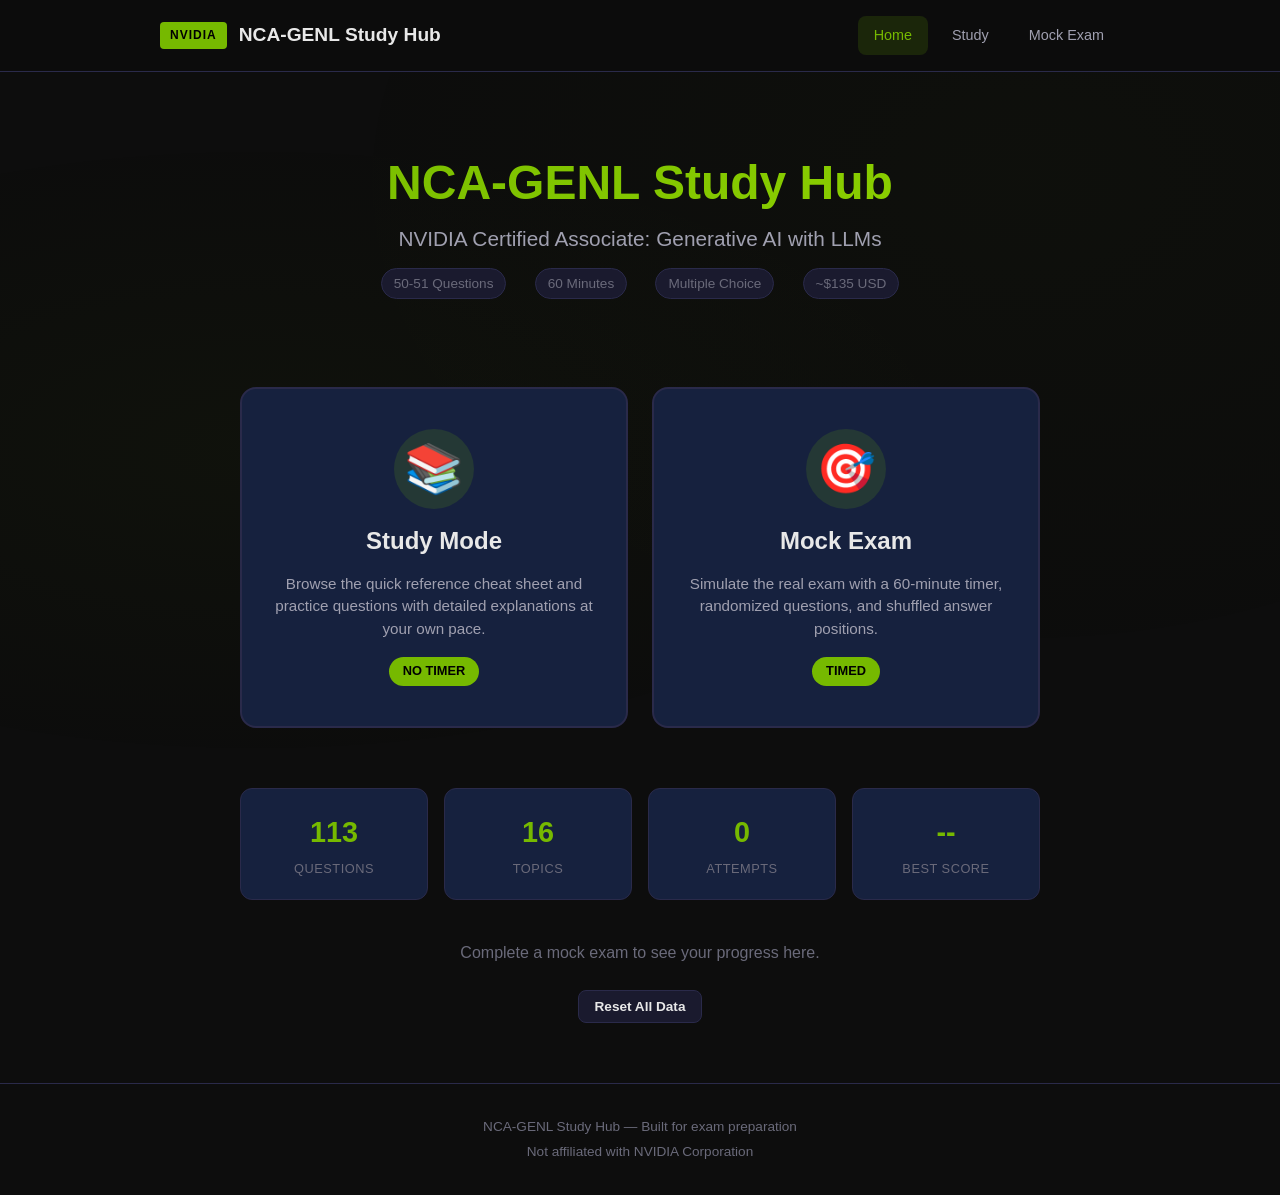
==== docs/index.html @ df8fae91 "Add Study Mode functionality with interactive questions and cheat sheet - Implemented study.js for m" ====
<!DOCTYPE html>
<html lang="en">
<head>
  <meta charset="UTF-8">
  <meta name="viewport" content="width=device-width, initial-scale=1.0">
  <title>NCA-GENL Study Hub | NVIDIA Certified Associate</title>
  <link rel="stylesheet" href="css/styles.css">
</head>
<body>
  <!-- Navbar -->
  <nav class="navbar">
    <div class="container">
      <a href="index.html" class="navbar-brand">
        <span class="nvidia-badge">NVIDIA</span>
        NCA-GENL Study Hub
      </a>
      <div class="navbar-links">
        <a href="index.html" class="active">Home</a>
        <a href="study.html">Study</a>
        <a href="exam.html">Mock Exam</a>
      </div>
    </div>
  </nav>

  <!-- Hero -->
  <section class="hero">
    <div class="container">
      <h1>NCA-GENL Study Hub</h1>
      <p class="subtitle">NVIDIA Certified Associate: Generative AI with LLMs</p>
      <div class="exam-info">
        <span>50-51 Questions</span>
        <span>60 Minutes</span>
        <span>Multiple Choice</span>
        <span>~$135 USD</span>
      </div>
    </div>
  </section>

  <!-- Mode Cards -->
  <section class="container">
    <div class="mode-cards">
      <a href="study.html" class="mode-card">
        <div class="icon">&#128218;</div>
        <h2>Study Mode</h2>
        <p>Browse the quick reference cheat sheet and practice questions with detailed explanations at your own pace.</p>
        <span class="badge">NO TIMER</span>
      </a>
      <a href="exam.html" class="mode-card">
        <div class="icon">&#127919;</div>
        <h2>Mock Exam</h2>
        <p>Simulate the real exam with a 60-minute timer, randomized questions, and shuffled answer positions.</p>
        <span class="badge">TIMED</span>
      </a>
    </div>
  </section>

  <!-- Stats -->
  <section class="container">
    <div class="stats-bar" id="statsBar">
      <div class="stat-item">
        <div class="stat-value" id="statTotal">--</div>
        <div class="stat-label">Questions</div>
      </div>
      <div class="stat-item">
        <div class="stat-value" id="statTopics">--</div>
        <div class="stat-label">Topics</div>
      </div>
      <div class="stat-item">
        <div class="stat-value" id="statAttempts">0</div>
        <div class="stat-label">Attempts</div>
      </div>
      <div class="stat-item">
        <div class="stat-value" id="statBestScore">--</div>
        <div class="stat-label">Best Score</div>
      </div>
    </div>
  </section>

  <!-- Recent Activity -->
  <section class="container" style="max-width: 800px; margin-bottom: 60px;">
    <div id="recentActivity" style="text-align: center;">
      <p class="text-muted">Complete a mock exam to see your progress here.</p>
    </div>
    <div style="text-align: center; margin-top: 24px;">
      <button class="btn btn-secondary btn-sm" onclick="resetAllData()">Reset All Data</button>
    </div>
  </section>

  <!-- Footer -->
  <footer class="footer">
    <div class="container">
      <p>NCA-GENL Study Hub &mdash; Built for exam preparation</p>
      <p style="margin-top: 4px;">Not affiliated with NVIDIA Corporation</p>
    </div>
  </footer>

  <script src="js/questions.js"></script>
  <script>
    document.addEventListener('DOMContentLoaded', function() {
      // Populate stats
      if (typeof QUESTIONS_DB !== 'undefined') {
        document.getElementById('statTotal').textContent = QUESTIONS_DB.questions.length;
        document.getElementById('statTopics').textContent = QUESTIONS_DB.metadata.topics.length;
      }

      // Load localStorage stats
      loadStats();
    });

    function loadStats() {
      var history = JSON.parse(localStorage.getItem('nca_genl_history') || '[]');
      var attempts = history.length;
      document.getElementById('statAttempts').textContent = attempts;

      if (attempts > 0) {
        var bestPercent = Math.max.apply(null, history.map(function(h) { return h.percent; }));
        document.getElementById('statBestScore').textContent = bestPercent + '%';

        var latest = history[history.length - 1];
        var activityEl = document.getElementById('recentActivity');
        activityEl.innerHTML =
          '<div style="background: var(--bg-card); border: 1px solid var(--border-color); border-radius: var(--radius-md); padding: 20px;">' +
          '<h4 style="margin-bottom: 12px;">Recent Activity</h4>' +
          history.slice(-5).reverse().map(function(h) {
            var cls = h.percent >= 90 ? 'color:var(--success)' :
                      h.percent >= 80 ? 'color:var(--nv-green)' :
                      h.percent >= 70 ? 'color:var(--warning)' : 'color:var(--danger)';
            return '<div style="display:flex;justify-content:space-between;padding:8px 0;border-bottom:1px solid var(--border-color);">' +
              '<span class="text-muted">' + h.date + '</span>' +
              '<span style="' + cls + ';font-weight:700;">' + h.score + '/' + h.total + ' (' + h.percent + '%)</span>' +
              '</div>';
          }).join('') +
          '</div>';
      } else {
        document.getElementById('statBestScore').textContent = '--';
      }
    }

    function resetAllData() {
      if (confirm('Are you sure you want to reset ALL saved data? This cannot be undone.')) {
        localStorage.removeItem('nca_genl_history');
        localStorage.removeItem('nca_genl_exam_session');
        location.reload();
      }
    }
  </script>
</body>
</html>
---- docs/css/styles.css ----
/* ========================================
   NVIDIA NCA-GENL Study Hub
   Color Scheme: NVIDIA Green + Dark Theme
   ======================================== */

:root {
  --nv-green: #76b900;
  --nv-green-dark: #5a8f00;
  --nv-green-light: #8fd400;
  --nv-green-glow: rgba(118, 185, 0, 0.15);
  --bg-primary: #0d0d0d;
  --bg-secondary: #1a1a2e;
  --bg-card: #16213e;
  --bg-card-hover: #1a2744;
  --bg-input: #0f1a2e;
  --text-primary: #e8e8e8;
  --text-secondary: #a0a0b0;
  --text-muted: #6a6a7a;
  --border-color: #2a2a4a;
  --border-light: #3a3a5a;
  --danger: #e74c3c;
  --danger-dark: #c0392b;
  --warning: #f39c12;
  --success: #27ae60;
  --info: #3498db;
  --radius-sm: 8px;
  --radius-md: 12px;
  --radius-lg: 16px;
  --radius-xl: 24px;
  --shadow: 0 4px 24px rgba(0, 0, 0, 0.4);
  --shadow-lg: 0 8px 40px rgba(0, 0, 0, 0.5);
  --shadow-glow: 0 0 30px rgba(118, 185, 0, 0.1);
  --transition: all 0.3s cubic-bezier(0.4, 0, 0.2, 1);
}

/* ---- Reset & Base ---- */
*, *::before, *::after {
  margin: 0;
  padding: 0;
  box-sizing: border-box;
}

html {
  font-size: 16px;
  scroll-behavior: smooth;
}

body {
  font-family: 'Segoe UI', -apple-system, BlinkMacSystemFont, 'Roboto', sans-serif;
  background: var(--bg-primary);
  color: var(--text-primary);
  line-height: 1.6;
  min-height: 100vh;
  overflow-x: hidden;
}

/* ---- Background Pattern ---- */
body::before {
  content: '';
  position: fixed;
  top: 0;
  left: 0;
  width: 100%;
  height: 100%;
  background:
    radial-gradient(ellipse at 20% 50%, rgba(118, 185, 0, 0.03) 0%, transparent 50%),
    radial-gradient(ellipse at 80% 20%, rgba(118, 185, 0, 0.02) 0%, transparent 50%);
  pointer-events: none;
  z-index: 0;
}

/* ---- Typography ---- */
h1, h2, h3, h4 {
  font-weight: 700;
  line-height: 1.3;
}

h1 { font-size: 2.5rem; }
h2 { font-size: 1.75rem; }
h3 { font-size: 1.35rem; }
h4 { font-size: 1.1rem; }

a {
  color: var(--nv-green);
  text-decoration: none;
  transition: var(--transition);
}

a:hover {
  color: var(--nv-green-light);
}

/* ---- Layout ---- */
.container {
  max-width: 1000px;
  margin: 0 auto;
  padding: 0 20px;
  position: relative;
  z-index: 1;
}

.container-wide {
  max-width: 1200px;
}

/* ---- Header / Navbar ---- */
.navbar {
  background: rgba(13, 13, 13, 0.95);
  backdrop-filter: blur(20px);
  border-bottom: 1px solid var(--border-color);
  padding: 16px 0;
  position: sticky;
  top: 0;
  z-index: 100;
}

.navbar .container {
  display: flex;
  align-items: center;
  justify-content: space-between;
}

.navbar-brand {
  display: flex;
  align-items: center;
  gap: 12px;
  font-size: 1.2rem;
  font-weight: 700;
  color: var(--text-primary);
}

.navbar-brand .nvidia-badge {
  background: var(--nv-green);
  color: #000;
  padding: 4px 10px;
  border-radius: 4px;
  font-size: 0.75rem;
  font-weight: 800;
  letter-spacing: 1px;
}

.navbar-links {
  display: flex;
  gap: 8px;
}

.navbar-links a {
  color: var(--text-secondary);
  padding: 8px 16px;
  border-radius: var(--radius-sm);
  font-size: 0.9rem;
  font-weight: 500;
  transition: var(--transition);
}

.navbar-links a:hover,
.navbar-links a.active {
  color: var(--nv-green);
  background: var(--nv-green-glow);
}

/* ---- Hero Section (Home Page) ---- */
.hero {
  text-align: center;
  padding: 80px 0 40px;
}

.hero h1 {
  font-size: 3rem;
  margin-bottom: 8px;
  background: linear-gradient(135deg, var(--nv-green), var(--nv-green-light));
  -webkit-background-clip: text;
  -webkit-text-fill-color: transparent;
  background-clip: text;
}

.hero .subtitle {
  font-size: 1.3rem;
  color: var(--text-secondary);
  margin-bottom: 12px;
}

.hero .exam-info {
  color: var(--text-muted);
  font-size: 0.95rem;
  margin-bottom: 48px;
}

.hero .exam-info span {
  display: inline-block;
  margin: 0 12px;
  padding: 4px 12px;
  background: var(--bg-secondary);
  border-radius: 20px;
  border: 1px solid var(--border-color);
  font-size: 0.85rem;
}

/* ---- Mode Selection Cards ---- */
.mode-cards {
  display: grid;
  grid-template-columns: 1fr 1fr;
  gap: 24px;
  max-width: 800px;
  margin: 0 auto 60px;
}

.mode-card {
  background: var(--bg-card);
  border: 2px solid var(--border-color);
  border-radius: var(--radius-lg);
  padding: 40px 32px;
  text-align: center;
  cursor: pointer;
  transition: var(--transition);
  text-decoration: none;
  color: var(--text-primary);
  display: flex;
  flex-direction: column;
  align-items: center;
  gap: 16px;
}

.mode-card:hover {
  border-color: var(--nv-green);
  background: var(--bg-card-hover);
  transform: translateY(-4px);
  box-shadow: var(--shadow-glow);
  color: var(--text-primary);
}

.mode-card .icon {
  font-size: 3rem;
  width: 80px;
  height: 80px;
  display: flex;
  align-items: center;
  justify-content: center;
  background: var(--nv-green-glow);
  border-radius: 50%;
}

.mode-card h2 {
  font-size: 1.5rem;
}

.mode-card p {
  color: var(--text-secondary);
  font-size: 0.95rem;
  line-height: 1.5;
}

.mode-card .badge {
  background: var(--nv-green);
  color: #000;
  padding: 4px 14px;
  border-radius: 20px;
  font-size: 0.8rem;
  font-weight: 700;
}

/* ---- Stats Bar ---- */
.stats-bar {
  display: grid;
  grid-template-columns: repeat(4, 1fr);
  gap: 16px;
  max-width: 800px;
  margin: 0 auto 40px;
}

.stat-item {
  background: var(--bg-card);
  border: 1px solid var(--border-color);
  border-radius: var(--radius-md);
  padding: 20px;
  text-align: center;
}

.stat-item .stat-value {
  font-size: 1.8rem;
  font-weight: 700;
  color: var(--nv-green);
}

.stat-item .stat-label {
  font-size: 0.8rem;
  color: var(--text-muted);
  margin-top: 4px;
  text-transform: uppercase;
  letter-spacing: 0.5px;
}

/* ---- Page Header ---- */
.page-header {
  padding: 40px 0 24px;
  border-bottom: 1px solid var(--border-color);
  margin-bottom: 32px;
}

.page-header h1 {
  font-size: 2rem;
  margin-bottom: 8px;
}

.page-header p {
  color: var(--text-secondary);
}

/* ---- Study Mode ---- */
.study-tabs {
  display: flex;
  gap: 4px;
  margin-bottom: 32px;
  background: var(--bg-secondary);
  border-radius: var(--radius-md);
  padding: 4px;
  border: 1px solid var(--border-color);
}

.study-tab {
  flex: 1;
  padding: 12px 20px;
  background: none;
  border: none;
  color: var(--text-secondary);
  font-size: 0.95rem;
  font-weight: 600;
  cursor: pointer;
  border-radius: var(--radius-sm);
  transition: var(--transition);
}

.study-tab:hover {
  color: var(--text-primary);
}

.study-tab.active {
  background: var(--nv-green);
  color: #000;
}

.study-panel {
  display: none;
}

.study-panel.active {
  display: block;
}

/* Reference Sheet Styling */
.ref-sheet {
  background: var(--bg-card);
  border: 1px solid var(--border-color);
  border-radius: var(--radius-lg);
  padding: 32px;
}

.ref-section {
  margin-bottom: 32px;
}

.ref-section:last-child {
  margin-bottom: 0;
}

.ref-section h3 {
  color: var(--nv-green);
  margin-bottom: 16px;
  padding-bottom: 8px;
  border-bottom: 1px solid var(--border-color);
}

.ref-section h4 {
  color: var(--text-primary);
  margin: 16px 0 8px;
}

.ref-section p,
.ref-section li {
  color: var(--text-secondary);
  margin-bottom: 6px;
}

.ref-section ul {
  list-style: none;
  padding-left: 0;
}

.ref-section ul li::before {
  content: '\2022';
  color: var(--nv-green);
  font-weight: bold;
  display: inline-block;
  width: 1em;
  margin-left: 0;
}

.ref-section code,
.ref-code {
  background: var(--bg-primary);
  color: var(--nv-green-light);
  padding: 2px 8px;
  border-radius: 4px;
  font-family: 'Consolas', 'Fira Code', monospace;
  font-size: 0.9em;
}

.ref-code-block {
  background: var(--bg-primary);
  border: 1px solid var(--border-color);
  border-radius: var(--radius-sm);
  padding: 16px;
  margin: 12px 0;
  font-family: 'Consolas', 'Fira Code', monospace;
  font-size: 0.9rem;
  color: var(--nv-green-light);
  overflow-x: auto;
}

.ref-table {
  width: 100%;
  border-collapse: collapse;
  margin: 12px 0;
}

.ref-table th,
.ref-table td {
  padding: 10px 14px;
  text-align: left;
  border: 1px solid var(--border-color);
}

.ref-table th {
  background: var(--bg-secondary);
  color: var(--nv-green);
  font-weight: 600;
}

.ref-table td {
  color: var(--text-secondary);
}

.ref-highlight {
  background: var(--nv-green-glow);
  border-left: 3px solid var(--nv-green);
  padding: 12px 16px;
  border-radius: 0 var(--radius-sm) var(--radius-sm) 0;
  margin: 12px 0;
}

.ref-highlight strong {
  color: var(--nv-green);
}

/* Topic Filter */
.topic-filter {
  display: flex;
  flex-wrap: wrap;
  gap: 8px;
  margin-bottom: 24px;
}

.topic-btn {
  padding: 6px 16px;
  background: var(--bg-secondary);
  border: 1px solid var(--border-color);
  border-radius: 20px;
  color: var(--text-secondary);
  font-size: 0.85rem;
  cursor: pointer;
  transition: var(--transition);
}

.topic-btn:hover,
.topic-btn.active {
  background: var(--nv-green);
  color: #000;
  border-color: var(--nv-green);
}

/* Question Card (Study Mode) */
.question-card {
  background: var(--bg-card);
  border: 1px solid var(--border-color);
  border-radius: var(--radius-lg);
  padding: 28px;
  margin-bottom: 20px;
  transition: var(--transition);
}

.question-card:hover {
  border-color: var(--border-light);
}

.question-header {
  display: flex;
  justify-content: space-between;
  align-items: flex-start;
  margin-bottom: 16px;
  gap: 12px;
}

.question-number {
  background: var(--nv-green);
  color: #000;
  font-weight: 700;
  font-size: 0.8rem;
  padding: 4px 12px;
  border-radius: 20px;
  white-space: nowrap;
}

.question-topic {
  background: var(--bg-secondary);
  color: var(--text-secondary);
  font-size: 0.8rem;
  padding: 4px 12px;
  border-radius: 20px;
  border: 1px solid var(--border-color);
}

.question-text {
  font-size: 1.05rem;
  font-weight: 500;
  margin-bottom: 20px;
  line-height: 1.6;
}

.multi-select-badge {
  display: inline-block;
  background: var(--warning);
  color: #000;
  font-size: 0.75rem;
  font-weight: 700;
  padding: 2px 8px;
  border-radius: 4px;
  margin-left: 8px;
}

/* Options */
.options-list {
  display: flex;
  flex-direction: column;
  gap: 10px;
  margin-bottom: 20px;
}

.option-btn {
  display: flex;
  align-items: flex-start;
  gap: 12px;
  padding: 14px 18px;
  background: var(--bg-input);
  border: 2px solid var(--border-color);
  border-radius: var(--radius-md);
  color: var(--text-primary);
  cursor: pointer;
  transition: var(--transition);
  font-size: 0.95rem;
  text-align: left;
  width: 100%;
  line-height: 1.5;
}

.option-btn:hover {
  border-color: var(--nv-green);
  background: var(--nv-green-glow);
}

.option-btn.selected {
  border-color: var(--nv-green);
  background: var(--nv-green-glow);
}

.option-btn.correct {
  border-color: var(--success);
  background: rgba(39, 174, 96, 0.1);
}

.option-btn.incorrect {
  border-color: var(--danger);
  background: rgba(231, 76, 60, 0.1);
}

.option-btn.show-correct {
  border-color: var(--success);
  background: rgba(39, 174, 96, 0.1);
}

.option-letter {
  min-width: 32px;
  height: 32px;
  display: flex;
  align-items: center;
  justify-content: center;
  border-radius: 50%;
  background: var(--bg-secondary);
  border: 1px solid var(--border-color);
  font-weight: 700;
  font-size: 0.85rem;
  flex-shrink: 0;
}

.option-btn.selected .option-letter {
  background: var(--nv-green);
  color: #000;
  border-color: var(--nv-green);
}

.option-btn.correct .option-letter {
  background: var(--success);
  color: #fff;
  border-color: var(--success);
}

.option-btn.incorrect .option-letter {
  background: var(--danger);
  color: #fff;
  border-color: var(--danger);
}

.option-btn.show-correct .option-letter {
  background: var(--success);
  color: #fff;
  border-color: var(--success);
}

.option-text {
  padding-top: 4px;
}

/* Explanation */
.explanation {
  display: none;
  background: var(--bg-secondary);
  border: 1px solid var(--border-color);
  border-left: 4px solid var(--nv-green);
  border-radius: 0 var(--radius-sm) var(--radius-sm) 0;
  padding: 16px 20px;
  margin-top: 16px;
  color: var(--text-secondary);
  line-height: 1.6;
  font-size: 0.95rem;
}

.explanation.visible {
  display: block;
}

.explanation-label {
  font-weight: 700;
  color: var(--nv-green);
  margin-bottom: 6px;
}

.show-answer-btn {
  background: var(--bg-secondary);
  border: 1px solid var(--border-color);
  color: var(--text-secondary);
  padding: 8px 20px;
  border-radius: var(--radius-sm);
  cursor: pointer;
  font-size: 0.9rem;
  transition: var(--transition);
}

.show-answer-btn:hover {
  background: var(--nv-green);
  color: #000;
  border-color: var(--nv-green);
}

/* ---- Exam Mode ---- */
.exam-setup {
  max-width: 600px;
  margin: 40px auto;
  text-align: center;
}

.exam-setup h2 {
  margin-bottom: 16px;
}

.exam-setup p {
  color: var(--text-secondary);
  margin-bottom: 32px;
}

.exam-info-grid {
  display: grid;
  grid-template-columns: repeat(3, 1fr);
  gap: 16px;
  margin-bottom: 32px;
}

.exam-info-item {
  background: var(--bg-card);
  border: 1px solid var(--border-color);
  border-radius: var(--radius-md);
  padding: 20px;
}

.exam-info-item .value {
  font-size: 1.8rem;
  font-weight: 700;
  color: var(--nv-green);
}

.exam-info-item .label {
  font-size: 0.8rem;
  color: var(--text-muted);
  text-transform: uppercase;
  letter-spacing: 0.5px;
  margin-top: 4px;
}

/* Exam Interface */
.exam-container {
  display: none;
}

.exam-container.active {
  display: block;
}

.exam-topbar {
  display: flex;
  justify-content: space-between;
  align-items: center;
  padding: 16px 24px;
  background: var(--bg-card);
  border: 1px solid var(--border-color);
  border-radius: var(--radius-md);
  margin-bottom: 24px;
  position: sticky;
  top: 65px;
  z-index: 50;
  backdrop-filter: blur(10px);
}

.timer {
  display: flex;
  align-items: center;
  gap: 8px;
  font-size: 1.3rem;
  font-weight: 700;
  font-variant-numeric: tabular-nums;
}

.timer-icon {
  font-size: 1.2rem;
}

.timer.warning {
  color: var(--warning);
}

.timer.critical {
  color: var(--danger);
  animation: pulse 1s ease-in-out infinite;
}

@keyframes pulse {
  0%, 100% { opacity: 1; }
  50% { opacity: 0.5; }
}

.exam-progress {
  display: flex;
  align-items: center;
  gap: 12px;
  font-size: 0.9rem;
  color: var(--text-secondary);
}

.progress-bar {
  width: 150px;
  height: 6px;
  background: var(--bg-secondary);
  border-radius: 3px;
  overflow: hidden;
}

.progress-fill {
  height: 100%;
  background: var(--nv-green);
  border-radius: 3px;
  transition: width 0.3s ease;
}

/* Exam Question */
.exam-question {
  background: var(--bg-card);
  border: 1px solid var(--border-color);
  border-radius: var(--radius-lg);
  padding: 32px;
  margin-bottom: 24px;
}

/* Question Navigation */
.exam-nav {
  display: flex;
  justify-content: space-between;
  align-items: center;
  gap: 12px;
  margin-bottom: 24px;
}

.nav-btn {
  display: flex;
  align-items: center;
  gap: 8px;
  padding: 12px 24px;
  background: var(--bg-secondary);
  border: 1px solid var(--border-color);
  border-radius: var(--radius-sm);
  color: var(--text-primary);
  font-size: 0.95rem;
  font-weight: 500;
  cursor: pointer;
  transition: var(--transition);
}

.nav-btn:hover {
  background: var(--bg-card-hover);
  border-color: var(--nv-green);
}

.nav-btn:disabled {
  opacity: 0.4;
  cursor: not-allowed;
}

.nav-btn:disabled:hover {
  background: var(--bg-secondary);
  border-color: var(--border-color);
}

.mark-review-btn {
  padding: 10px 20px;
  background: none;
  border: 2px solid var(--warning);
  color: var(--warning);
  border-radius: var(--radius-sm);
  cursor: pointer;
  font-size: 0.9rem;
  font-weight: 600;
  transition: var(--transition);
}

.mark-review-btn:hover,
.mark-review-btn.marked {
  background: var(--warning);
  color: #000;
}

/* Question Grid */
.question-grid {
  display: flex;
  flex-wrap: wrap;
  gap: 6px;
  justify-content: center;
  margin-bottom: 24px;
}

.q-grid-btn {
  width: 38px;
  height: 38px;
  display: flex;
  align-items: center;
  justify-content: center;
  background: var(--bg-secondary);
  border: 1px solid var(--border-color);
  border-radius: var(--radius-sm);
  color: var(--text-muted);
  font-size: 0.8rem;
  font-weight: 600;
  cursor: pointer;
  transition: var(--transition);
}

.q-grid-btn:hover {
  border-color: var(--nv-green);
}

.q-grid-btn.current {
  border-color: var(--nv-green);
  background: var(--nv-green);
  color: #000;
}

.q-grid-btn.answered {
  background: var(--nv-green-glow);
  border-color: var(--nv-green-dark);
  color: var(--nv-green);
}

.q-grid-btn.flagged {
  border-color: var(--warning);
  color: var(--warning);
}

.q-grid-btn.flagged.answered {
  background: rgba(243, 156, 18, 0.15);
  border-color: var(--warning);
  color: var(--warning);
}

/* Submit Button */
.submit-section {
  text-align: center;
  padding: 20px 0;
}

/* ---- Buttons ---- */
.btn {
  display: inline-flex;
  align-items: center;
  justify-content: center;
  gap: 8px;
  padding: 14px 32px;
  border: none;
  border-radius: var(--radius-sm);
  font-size: 1rem;
  font-weight: 600;
  cursor: pointer;
  transition: var(--transition);
  text-decoration: none;
}

.btn-primary {
  background: var(--nv-green);
  color: #000;
}

.btn-primary:hover {
  background: var(--nv-green-light);
  transform: translateY(-2px);
  box-shadow: 0 4px 20px rgba(118, 185, 0, 0.3);
}

.btn-secondary {
  background: var(--bg-secondary);
  color: var(--text-primary);
  border: 1px solid var(--border-color);
}

.btn-secondary:hover {
  background: var(--bg-card-hover);
  border-color: var(--nv-green);
}

.btn-danger {
  background: var(--danger);
  color: #fff;
}

.btn-danger:hover {
  background: var(--danger-dark);
}

.btn-lg {
  padding: 16px 40px;
  font-size: 1.1rem;
}

.btn-sm {
  padding: 8px 16px;
  font-size: 0.85rem;
}

/* ---- Results ---- */
.results-container {
  display: none;
  max-width: 700px;
  margin: 40px auto;
  text-align: center;
}

.results-container.active {
  display: block;
}

.results-score-circle {
  width: 180px;
  height: 180px;
  border-radius: 50%;
  display: flex;
  flex-direction: column;
  align-items: center;
  justify-content: center;
  margin: 0 auto 24px;
  border: 6px solid;
  background: var(--bg-card);
}

.results-score-circle.excellent { border-color: var(--success); }
.results-score-circle.good { border-color: var(--nv-green); }
.results-score-circle.moderate { border-color: var(--warning); }
.results-score-circle.needs-work { border-color: var(--danger); }

.results-score-circle .score-percent {
  font-size: 2.8rem;
  font-weight: 700;
  line-height: 1;
}

.results-score-circle.excellent .score-percent { color: var(--success); }
.results-score-circle.good .score-percent { color: var(--nv-green); }
.results-score-circle.moderate .score-percent { color: var(--warning); }
.results-score-circle.needs-work .score-percent { color: var(--danger); }

.results-score-circle .score-label {
  font-size: 0.85rem;
  color: var(--text-muted);
  margin-top: 4px;
}

.results-message {
  font-size: 1.3rem;
  font-weight: 600;
  margin-bottom: 8px;
}

.results-detail {
  color: var(--text-secondary);
  margin-bottom: 32px;
}

.results-stats {
  display: flex;
  justify-content: center;
  gap: 32px;
  margin-bottom: 32px;
}

.results-stat {
  text-align: center;
}

.results-stat .value {
  font-size: 1.5rem;
  font-weight: 700;
}

.results-stat .label {
  font-size: 0.8rem;
  color: var(--text-muted);
  text-transform: uppercase;
}

.results-actions {
  display: flex;
  justify-content: center;
  gap: 12px;
  margin-bottom: 40px;
}

/* Review Section in Results */
.review-section {
  text-align: left;
  margin-top: 40px;
}

.review-section h3 {
  margin-bottom: 20px;
}

.review-filter-bar {
  display: flex;
  gap: 8px;
  margin-bottom: 20px;
}

/* ---- Footer ---- */
.footer {
  text-align: center;
  padding: 32px 0;
  margin-top: 60px;
  border-top: 1px solid var(--border-color);
  color: var(--text-muted);
  font-size: 0.85rem;
}

/* ---- Utility ---- */
.text-green { color: var(--nv-green); }
.text-muted { color: var(--text-muted); }
.text-center { text-align: center; }
.mt-2 { margin-top: 16px; }
.mt-4 { margin-top: 32px; }
.mb-2 { margin-bottom: 16px; }
.mb-4 { margin-bottom: 32px; }
.hidden { display: none !important; }

/* ---- Scrollbar ---- */
::-webkit-scrollbar {
  width: 8px;
}

::-webkit-scrollbar-track {
  background: var(--bg-primary);
}

::-webkit-scrollbar-thumb {
  background: var(--border-color);
  border-radius: 4px;
}

::-webkit-scrollbar-thumb:hover {
  background: var(--border-light);
}

/* ---- Responsive ---- */
@media (max-width: 768px) {
  .hero h1 { font-size: 2rem; }
  .hero .subtitle { font-size: 1rem; }

  .mode-cards {
    grid-template-columns: 1fr;
  }

  .stats-bar {
    grid-template-columns: 1fr 1fr;
  }

  .exam-info-grid {
    grid-template-columns: 1fr;
  }

  .exam-topbar {
    flex-wrap: wrap;
    gap: 12px;
    top: 0;
  }

  .progress-bar {
    width: 100px;
  }

  .question-grid {
    gap: 4px;
  }

  .q-grid-btn {
    width: 32px;
    height: 32px;
    font-size: 0.7rem;
  }

  .exam-nav {
    flex-wrap: wrap;
  }

  .navbar-links a {
    padding: 6px 10px;
    font-size: 0.8rem;
  }

  .results-stats {
    gap: 16px;
  }

  .results-actions {
    flex-direction: column;
    align-items: center;
  }

  .container {
    padding: 0 16px;
  }
}

@media (max-width: 480px) {
  h1 { font-size: 1.6rem; }
  h2 { font-size: 1.3rem; }

  .hero .exam-info span {
    display: block;
    margin: 4px auto;
    max-width: 200px;
  }

  .mode-card {
    padding: 28px 20px;
  }

  .exam-question {
    padding: 20px;
  }

  .question-card {
    padding: 20px;
  }
}
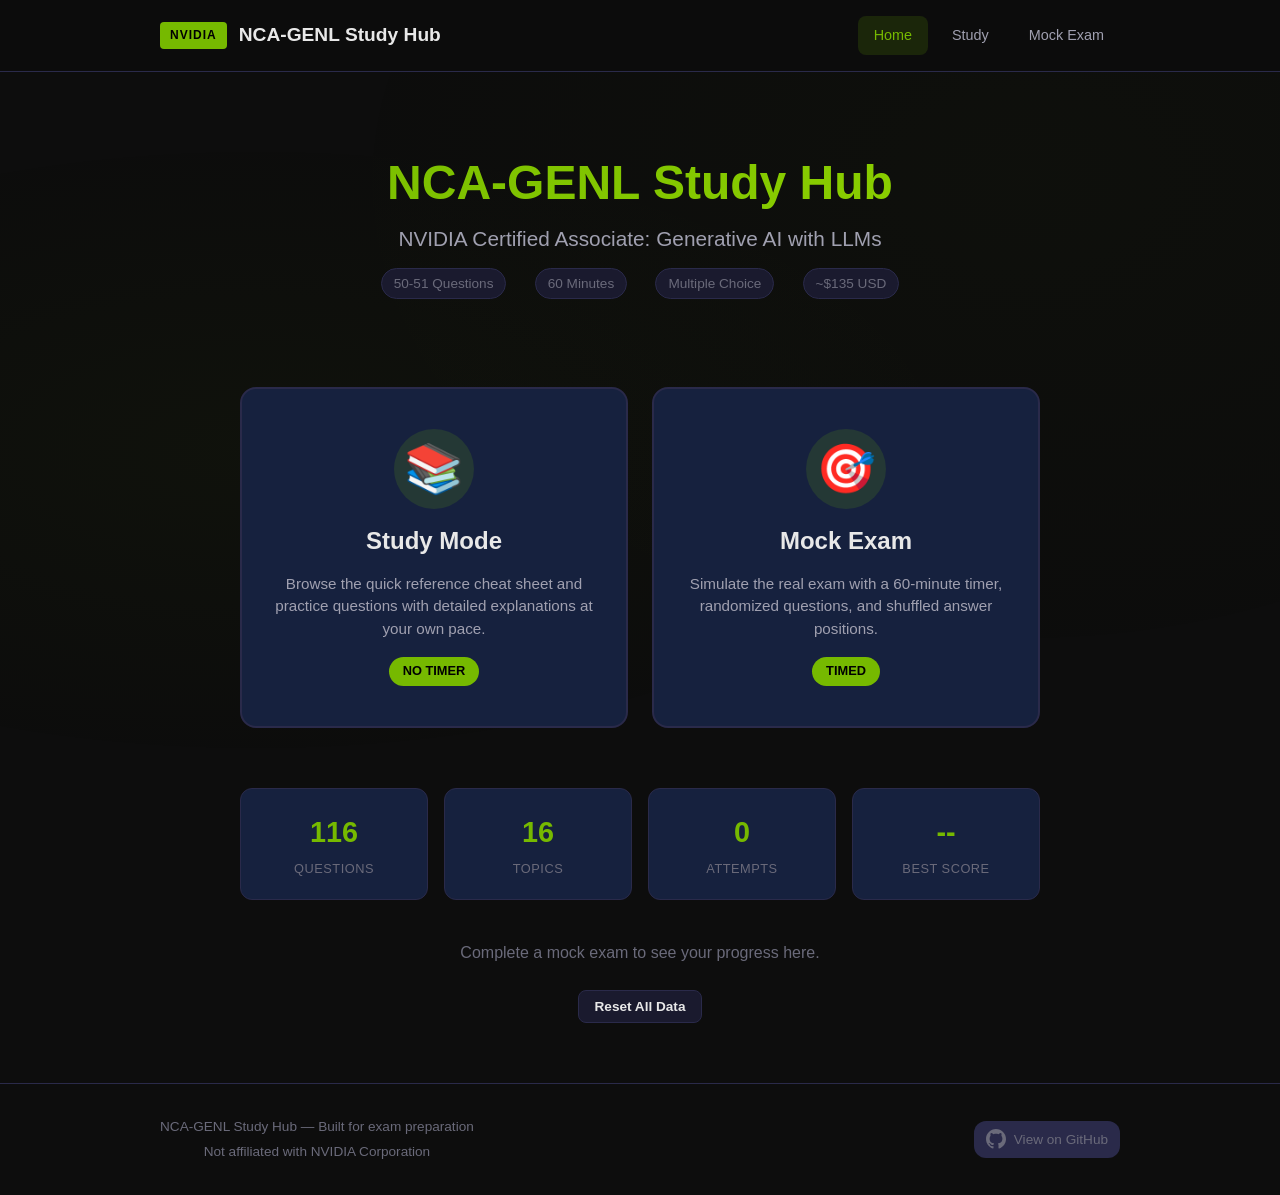
==== commit 57f6e3f3: "Add favicon and GitHub button to footer" ====
--- a/docs/index.html
+++ b/docs/index.html
@@ -4,6 +4,7 @@
   <meta charset="UTF-8">
   <meta name="viewport" content="width=device-width, initial-scale=1.0">
   <title>NCA-GENL Study Hub | NVIDIA Certified Associate</title>
+  <link rel="icon" type="image/x-icon" href="favicon.ico">
   <link rel="stylesheet" href="css/styles.css">
 </head>
 <body>
@@ -89,8 +90,18 @@
   <!-- Footer -->
   <footer class="footer">
     <div class="container">
-      <p>NCA-GENL Study Hub &mdash; Built for exam preparation</p>
-      <p style="margin-top: 4px;">Not affiliated with NVIDIA Corporation</p>
+      <div style="display: flex; justify-content: space-between; align-items: center;">
+        <div>
+          <p>NCA-GENL Study Hub &mdash; Built for exam preparation</p>
+          <p style="margin-top: 4px;">Not affiliated with NVIDIA Corporation</p>
+        </div>
+        <a href="https://github.com/Houssemamor/NVIDIA-NCA-GENL-Training" target="_blank" rel="noopener" style="display: inline-flex; align-items: center; gap: 8px; padding: 8px 12px; background: var(--border-color); border-radius: var(--radius-md); text-decoration: none; color: inherit; transition: background 0.2s;" onmouseover="this.style.background='var(--bg-card)'" onmouseout="this.style.background='var(--border-color)'">
+          <svg width="20" height="20" viewBox="0 0 24 24" fill="currentColor" xmlns="http://www.w3.org/2000/svg">
+            <path d="M12 0c-6.626 0-12 5.373-12 12 0 5.302 3.438 9.8 8.207 11.387.599.111.793-.261.793-.577v-2.234c-3.338.726-4.033-1.416-4.033-1.416-.546-1.387-1.333-1.756-1.333-1.756-1.089-.745.083-.729.083-.729 1.205.084 1.839 1.237 1.839 1.237 1.07 1.834 2.807 1.304 3.492.997.107-.775.418-1.305.762-1.604-2.665-.305-5.467-1.334-5.467-5.931 0-1.311.469-2.381 1.236-3.221-.124-.303-.535-1.524.117-3.176 0 0 1.008-.322 3.301 1.23.957-.266 1.983-.399 3.003-.404 1.02.005 2.047.138 3.006.404 2.291-1.552 3.297-1.23 3.297-1.23.653 1.653.242 2.874.118 3.176.77.84 1.235 1.911 1.235 3.221 0 4.609-2.807 5.624-5.479 5.921.43.372.823 1.102.823 2.222v 3.293c0 .319.192.694.801.576 4.765-1.589 8.199-6.086 8.199-11.386 0-6.627-5.373-12-12-12z"/>
+          </svg>
+          View on GitHub
+        </a>
+      </div>
     </div>
   </footer>
 
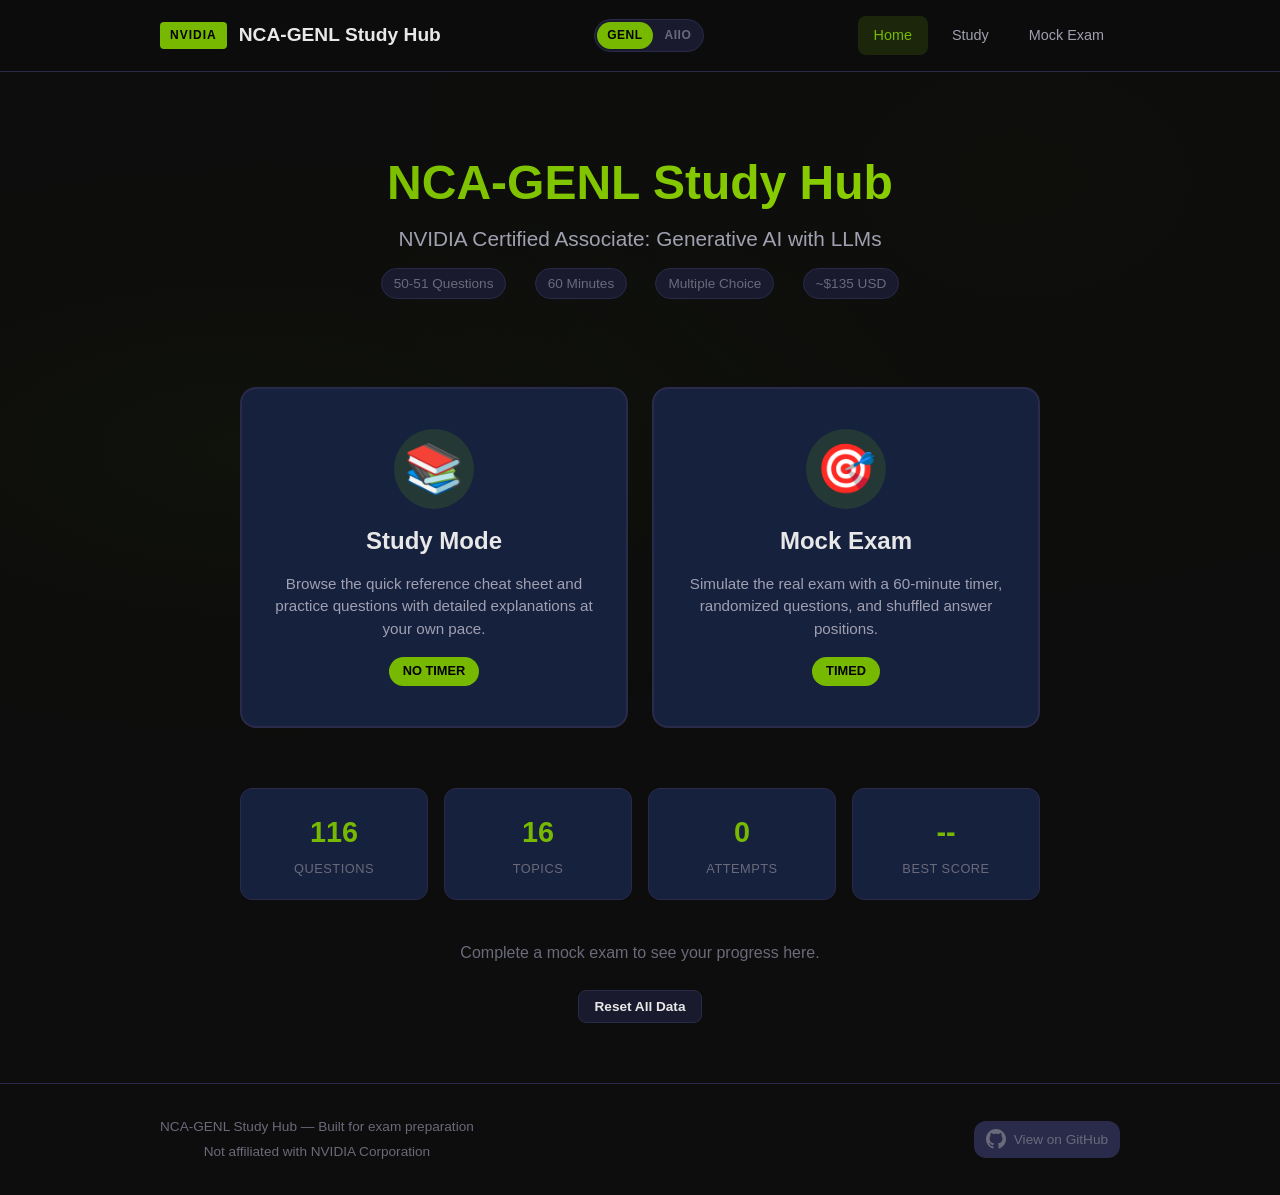
==== commit f21d2669: "feat: add NVIDIA NCA-AIIO study track - add 75 original and 50 CC BY 4.0 AIIO practice questions - a" ====
--- a/docs/index.html
+++ b/docs/index.html
@@ -15,6 +15,10 @@
         <span class="nvidia-badge">NVIDIA</span>
         NCA-GENL Study Hub
       </a>
+      <div class="track-switch" aria-label="Certification track">
+        <a href="index.html" class="active">GENL</a>
+        <a href="aiio.html">AIIO</a>
+      </div>
       <div class="navbar-links">
         <a href="index.html" class="active">Home</a>
         <a href="study.html">Study</a>
--- a/docs/css/styles.css
+++ b/docs/css/styles.css
@@ -90,6 +90,12 @@
   color: var(--nv-green-light);
 }
 
+a:focus-visible,
+button:focus-visible {
+  outline: 2px solid var(--nv-green-light);
+  outline-offset: 2px;
+}
+
 /* ---- Layout ---- */
 .container {
   max-width: 1000px;
@@ -118,6 +124,8 @@
   display: flex;
   align-items: center;
   justify-content: space-between;
+  flex-wrap: wrap;
+  gap: 12px;
 }
 
 .navbar-brand {
@@ -141,7 +149,38 @@
 
 .navbar-links {
   display: flex;
+  flex-wrap: wrap;
   gap: 8px;
+}
+
+/* Certification track switch. Two links only; the active track is filled. */
+.track-switch {
+  display: inline-flex;
+  align-items: center;
+  gap: 2px;
+  padding: 2px;
+  border: 1px solid var(--border-color);
+  border-radius: 999px;
+  background: var(--bg-secondary);
+}
+
+.track-switch a {
+  color: var(--text-muted);
+  padding: 4px 10px;
+  border-radius: 999px;
+  font-size: 0.75rem;
+  font-weight: 700;
+  letter-spacing: 0.5px;
+}
+
+.track-switch a:hover {
+  color: var(--text-primary);
+  background: transparent;
+}
+
+.track-switch a.active {
+  background: var(--nv-green);
+  color: #000;
 }
 
 .navbar-links a {
@@ -357,6 +396,9 @@
 
 .ref-section {
   margin-bottom: 32px;
+  /* Dense reference tables can exceed narrow viewports. Scroll the section
+     instead of widening the whole page. */
+  overflow-x: auto;
 }
 
 .ref-section:last-child {
@@ -449,6 +491,41 @@
 }
 
 .ref-highlight strong {
+  color: var(--nv-green);
+}
+
+/* Third-party content attribution. Required for the CC BY 4.0 bank. */
+.source-notice {
+  background: var(--bg-secondary);
+  border: 1px solid var(--border-color);
+  border-left: 3px solid var(--info);
+  border-radius: var(--radius-md);
+  padding: 16px 20px;
+  margin-bottom: 24px;
+  color: var(--text-muted);
+  font-size: 0.85rem;
+}
+
+.source-notice strong {
+  color: var(--text-primary);
+}
+
+.source-notice p {
+  margin-top: 8px;
+}
+
+.source-notice a {
+  color: var(--nv-green);
+}
+
+.footer .source-credit {
+  max-width: 760px;
+  margin: 12px auto 0;
+  font-size: 0.8rem;
+  line-height: 1.5;
+}
+
+.footer .source-credit a {
   color: var(--nv-green);
 }
 
@@ -1156,6 +1233,11 @@
     font-size: 0.8rem;
   }
 
+  .track-switch a {
+    padding: 3px 8px;
+    font-size: 0.7rem;
+  }
+
   .results-stats {
     gap: 16px;
   }
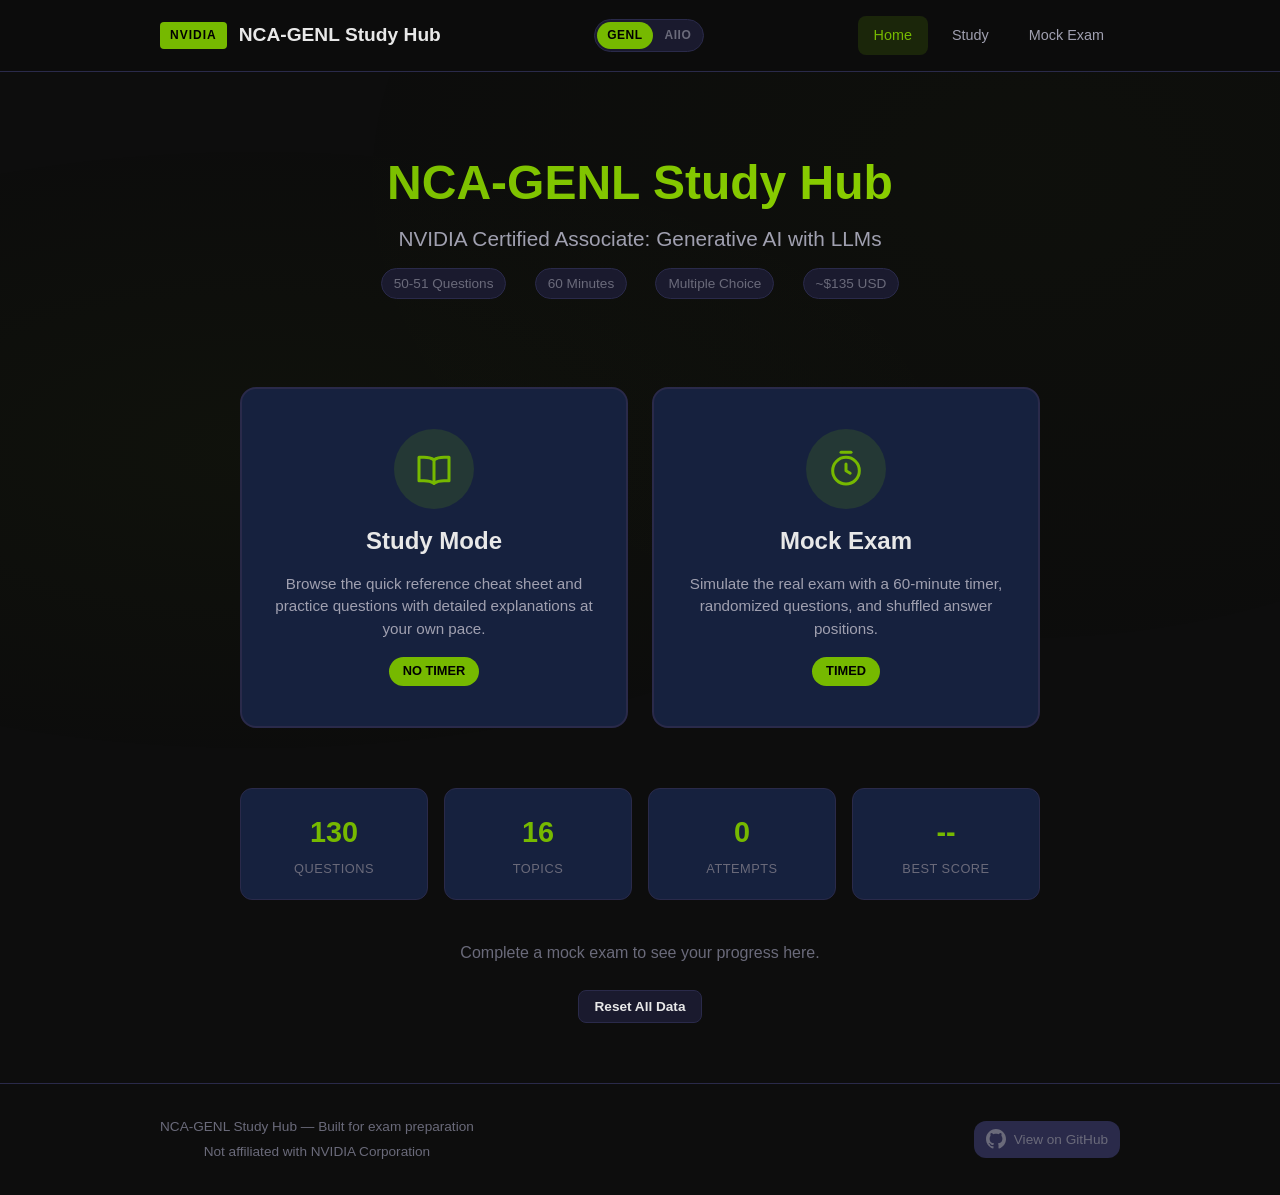
==== commit fbd491e9: "feat: expand GENL and AIIO question banks Add 14 GENL questions and 15 original AIIO core questions " ====
--- a/docs/index.html
+++ b/docs/index.html
@@ -45,13 +45,25 @@
   <section class="container">
     <div class="mode-cards">
       <a href="study.html" class="mode-card">
-        <div class="icon">&#128218;</div>
+        <div class="icon">
+          <svg class="mode-icon" viewBox="0 0 24 24" fill="none" stroke="currentColor" stroke-width="1.8" stroke-linecap="round" stroke-linejoin="round" aria-hidden="true" focusable="false">
+            <path d="M12 6.5C10.5 5.5 8.5 5 6 5H3v14h3c2.5 0 4.5.5 6 1.5"/>
+            <path d="M12 6.5C13.5 5.5 15.5 5 18 5h3v14h-3c-2.5 0-4.5.5-6 1.5"/>
+            <path d="M12 6.5v14"/>
+          </svg>
+        </div>
         <h2>Study Mode</h2>
         <p>Browse the quick reference cheat sheet and practice questions with detailed explanations at your own pace.</p>
         <span class="badge">NO TIMER</span>
       </a>
       <a href="exam.html" class="mode-card">
-        <div class="icon">&#127919;</div>
+        <div class="icon">
+          <svg class="mode-icon" viewBox="0 0 24 24" fill="none" stroke="currentColor" stroke-width="1.8" stroke-linecap="round" stroke-linejoin="round" aria-hidden="true" focusable="false">
+            <circle cx="12" cy="13" r="8"/>
+            <path d="M12 9v4l2.5 1.5"/>
+            <path d="M9 2h6"/>
+          </svg>
+        </div>
         <h2>Mock Exam</h2>
         <p>Simulate the real exam with a 60-minute timer, randomized questions, and shuffled answer positions.</p>
         <span class="badge">TIMED</span>
--- a/docs/css/styles.css
+++ b/docs/css/styles.css
@@ -277,6 +277,13 @@
   justify-content: center;
   background: var(--nv-green-glow);
   border-radius: 50%;
+  color: var(--nv-green);
+}
+
+.mode-card .icon svg {
+  width: 40px;
+  height: 40px;
+  display: block;
 }
 
 .mode-card h2 {
@@ -825,7 +832,15 @@
 }
 
 .timer-icon {
-  font-size: 1.2rem;
+  display: inline-flex;
+  width: 20px;
+  height: 20px;
+}
+
+.timer-icon svg {
+  width: 20px;
+  height: 20px;
+  display: block;
 }
 
 .timer.warning {
@@ -898,6 +913,12 @@
   transition: var(--transition);
 }
 
+.nav-btn svg {
+  width: 16px;
+  height: 16px;
+  flex: 0 0 auto;
+}
+
 .nav-btn:hover {
   background: var(--bg-card-hover);
   border-color: var(--nv-green);
@@ -914,6 +935,10 @@
 }
 
 .mark-review-btn {
+  display: inline-flex;
+  align-items: center;
+  justify-content: center;
+  gap: 8px;
   padding: 10px 20px;
   background: none;
   border: 2px solid var(--warning);
@@ -923,6 +948,12 @@
   font-size: 0.9rem;
   font-weight: 600;
   transition: var(--transition);
+}
+
+.mark-review-btn svg {
+  width: 16px;
+  height: 16px;
+  flex: 0 0 auto;
 }
 
 .mark-review-btn:hover,
